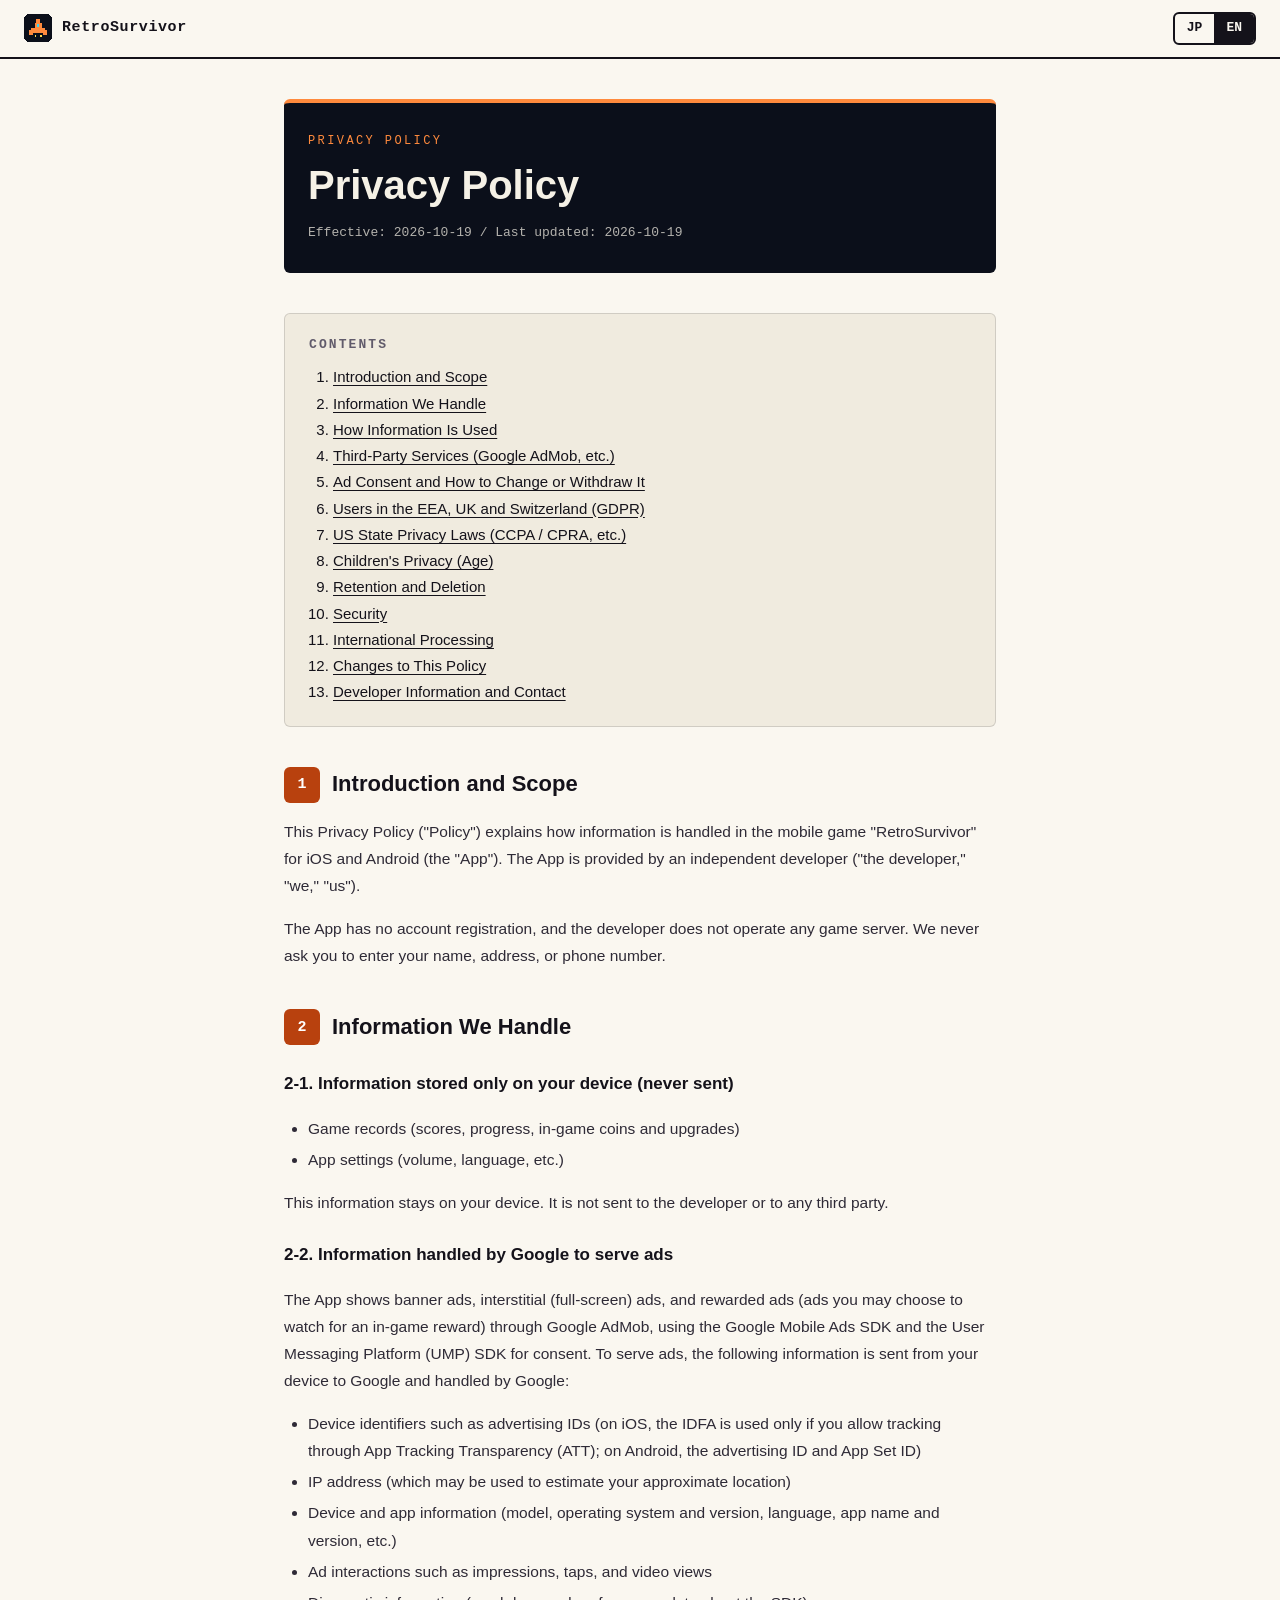
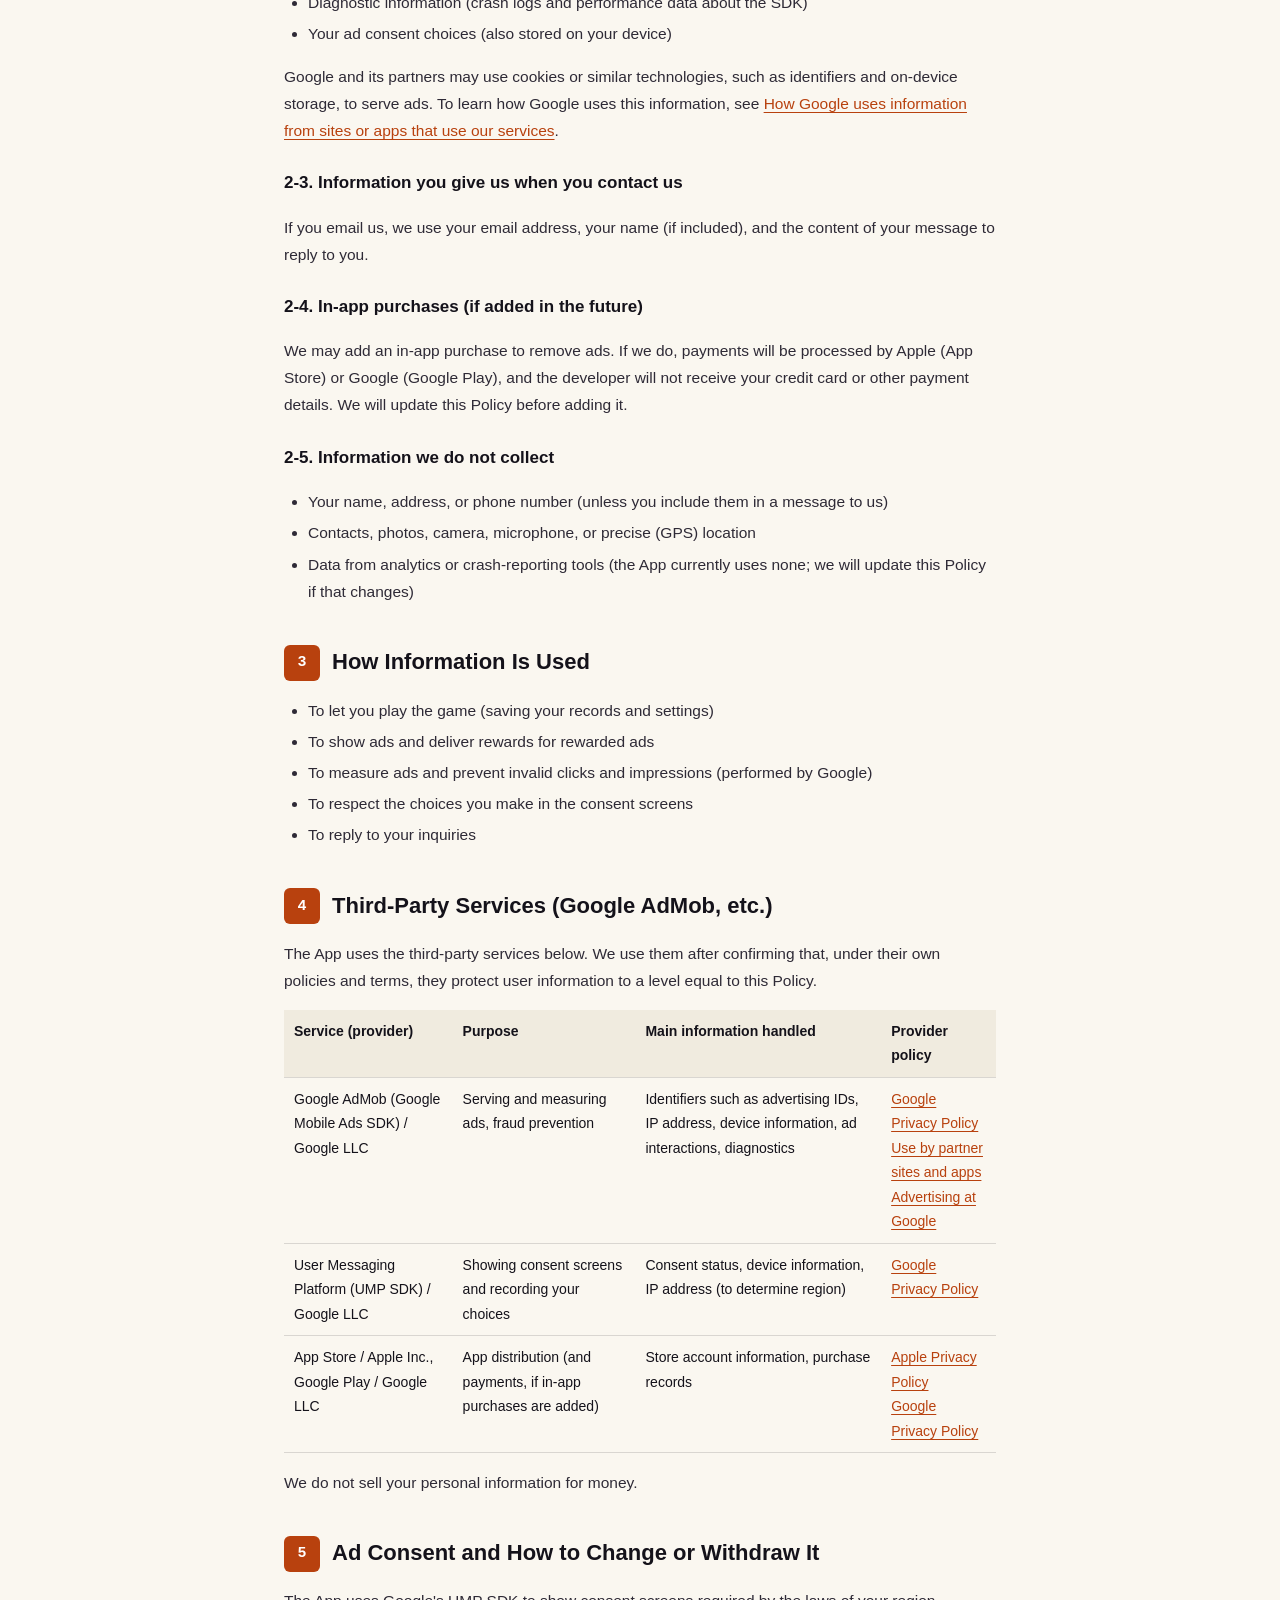
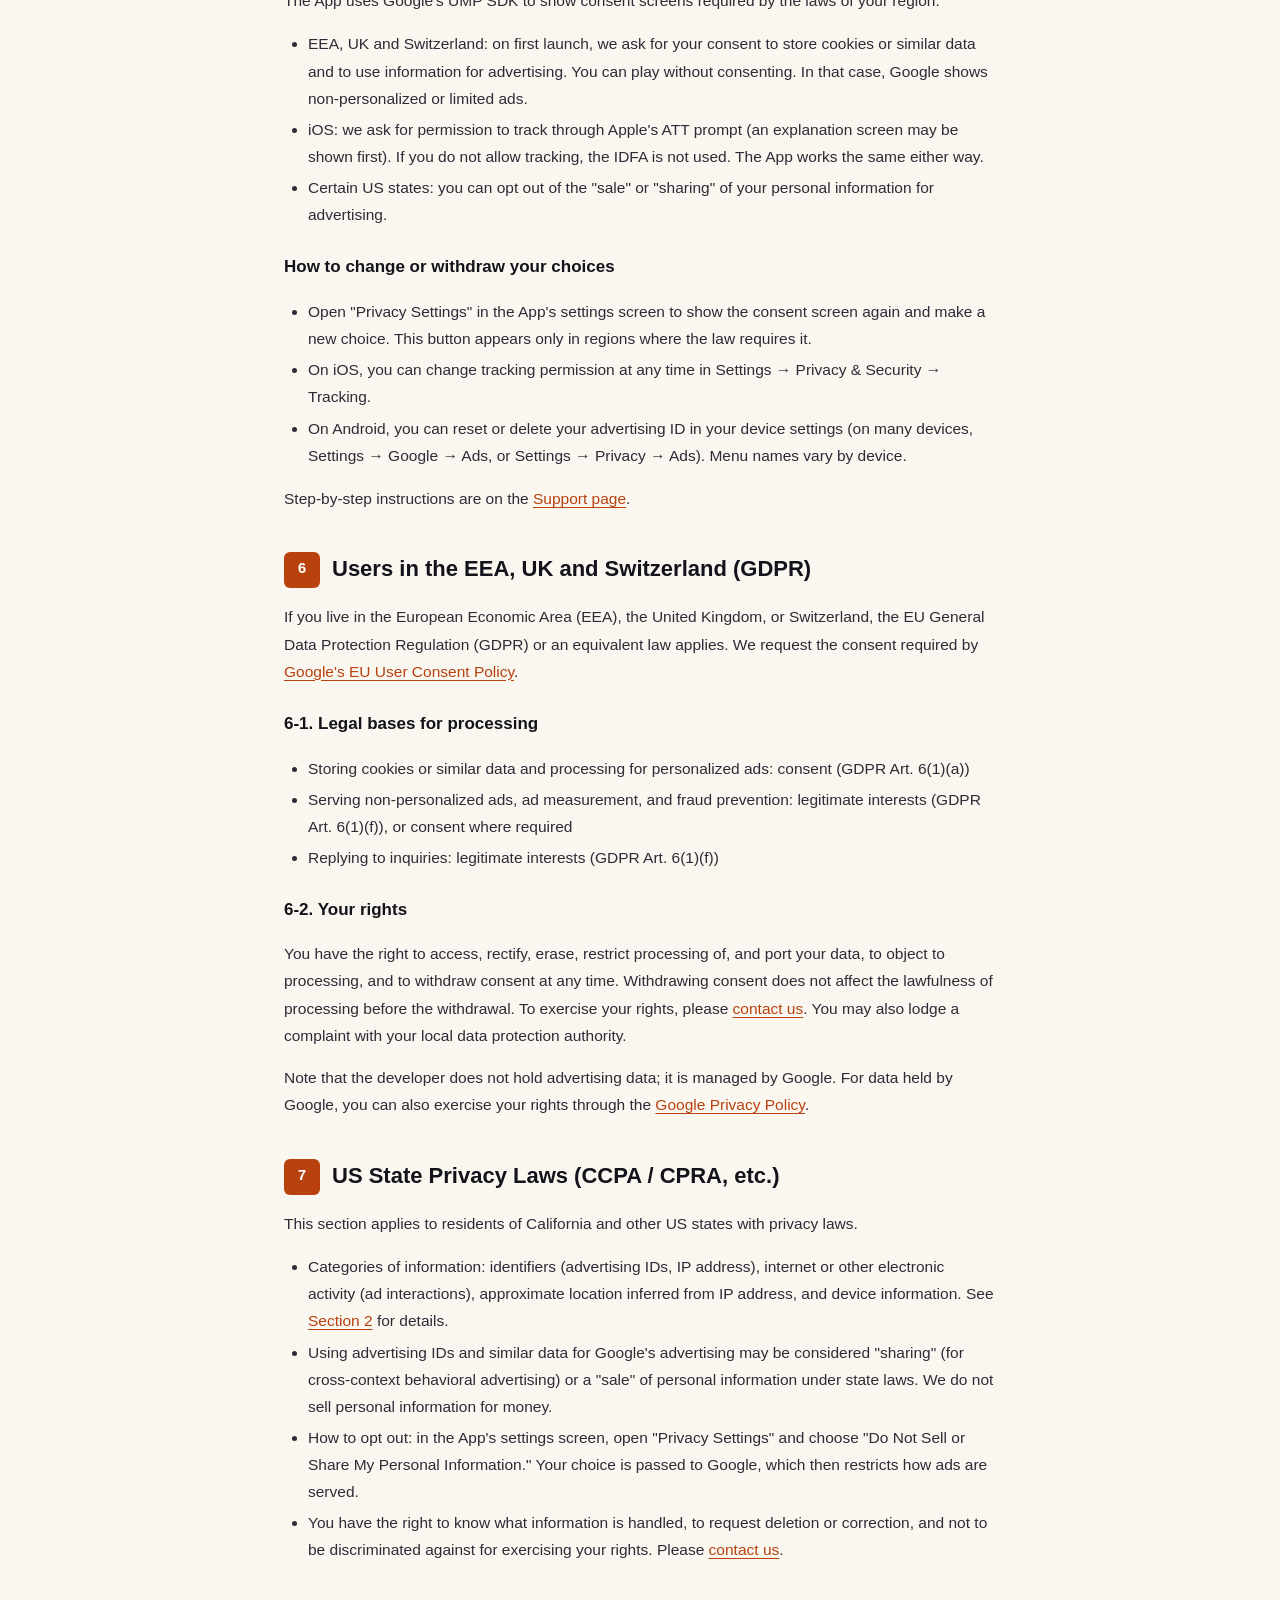
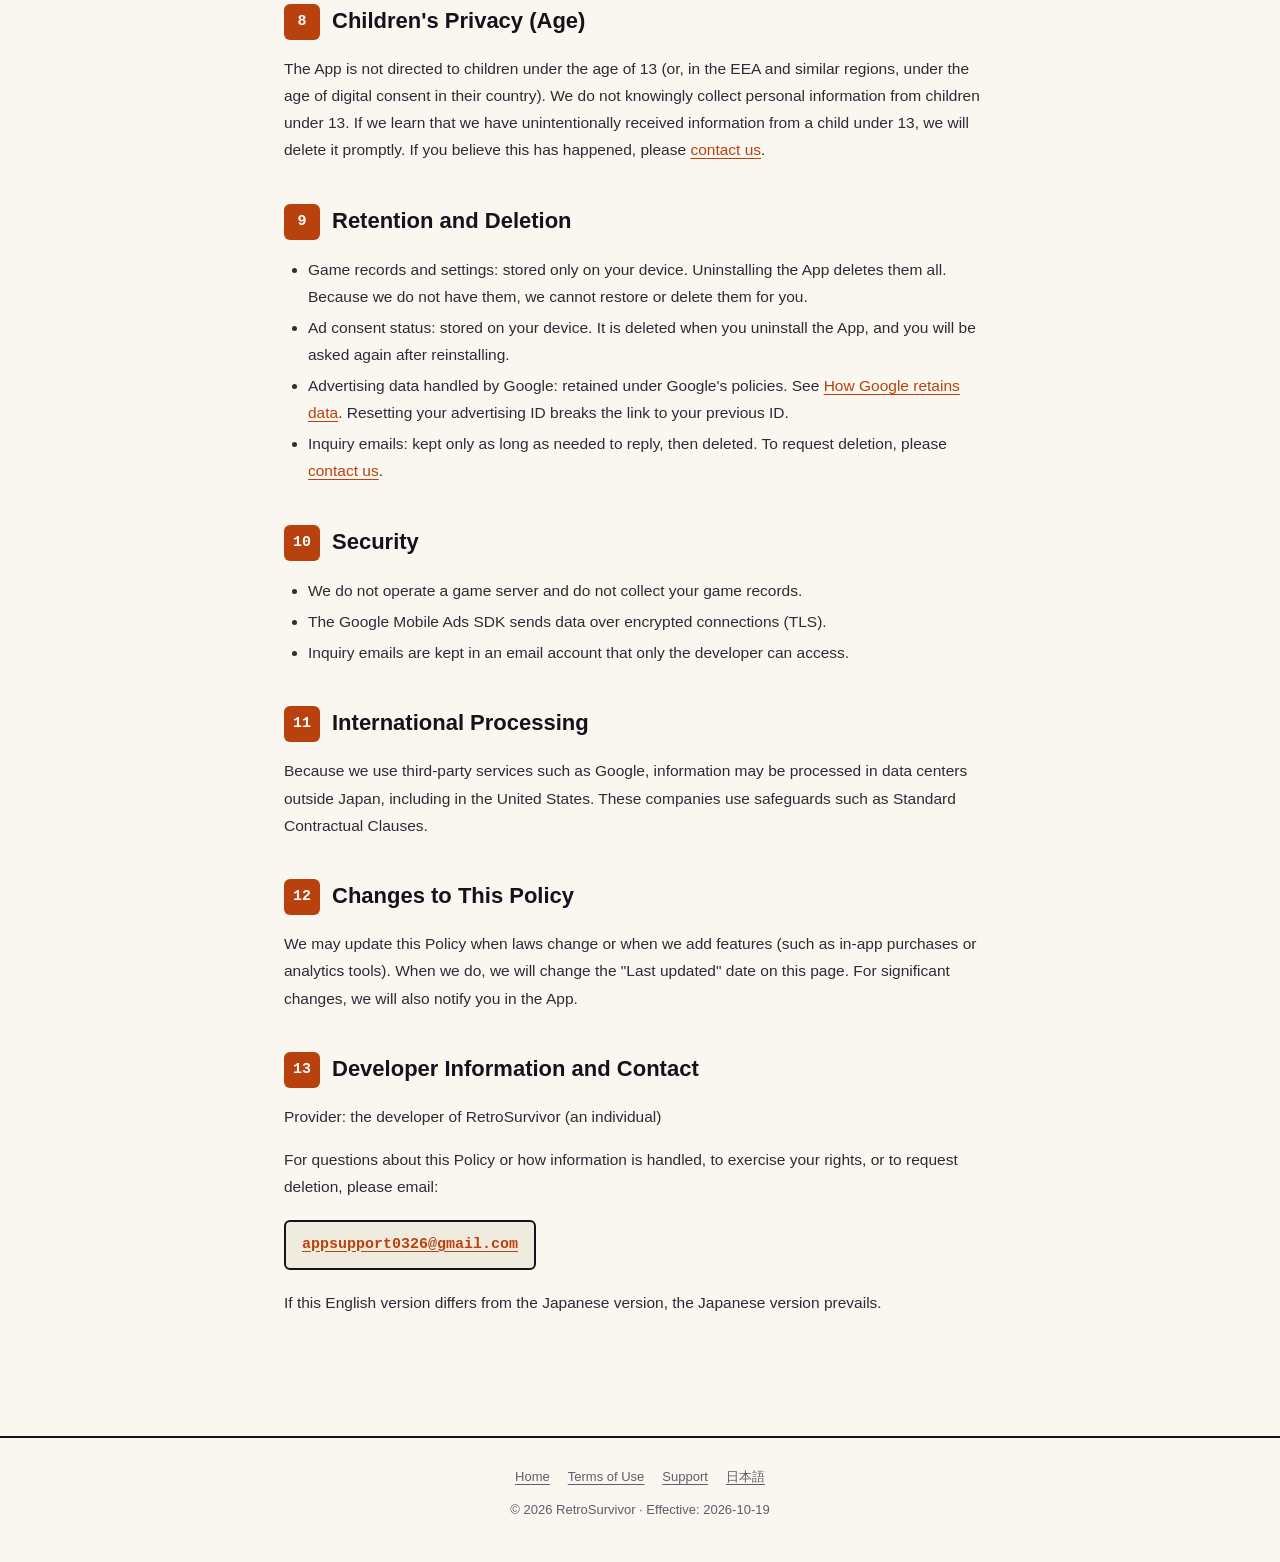
==== privacy/en/index.html @ b1933bb4 "RetroSurvivor の法務ページを追加（プライバシーポリシー・利用規約・サポート、日英） Co-Authored-By: Claude Opus 5.5 <noreply@anthropic." ====
<!DOCTYPE html>
<html lang="en">
<head>
  <meta charset="UTF-8" />
  <meta name="viewport" content="width=device-width, initial-scale=1, viewport-fit=cover" />
  <title>Privacy Policy — RetroSurvivor</title>
  <meta name="description" content="Privacy Policy for the mobile game RetroSurvivor: what data is handled, Google AdMob, and ad consent (GDPR, ATT, US state laws)." />
  <link rel="alternate" hreflang="ja" href="https://hiro0211.github.io/retrosurvivor-legal/privacy/" />
  <link rel="alternate" hreflang="en" href="https://hiro0211.github.io/retrosurvivor-legal/privacy/en/" />
  <link rel="icon" href="../../assets/icons/favicon.svg" type="image/svg+xml" />
  <link rel="stylesheet" href="../../assets/css/style.css" />
</head>
<body>
  <header class="site-header">
    <a class="brand" href="../../">
      <img src="../../assets/icons/favicon.svg" alt="" />
      <span>RetroSurvivor</span>
    </a>
    <nav class="lang-switch" aria-label="Language">
      <a href="../" hreflang="ja">JP</a>
      <a href="./" class="active">EN</a>
    </nav>
  </header>

  <main>
    <div class="hero">
      <p class="eyebrow">Privacy Policy</p>
      <h1>Privacy Policy</h1>
      <p class="meta">Effective: 2026-10-19 / Last updated: 2026-10-19</p>
    </div>

    <nav class="toc" aria-label="Contents">
      <h2>Contents</h2>
      <ol>
        <li><a href="#s1">Introduction and Scope</a></li>
        <li><a href="#s2">Information We Handle</a></li>
        <li><a href="#s3">How Information Is Used</a></li>
        <li><a href="#s4">Third-Party Services (Google AdMob, etc.)</a></li>
        <li><a href="#s5">Ad Consent and How to Change or Withdraw It</a></li>
        <li><a href="#s6">Users in the EEA, UK and Switzerland (GDPR)</a></li>
        <li><a href="#s7">US State Privacy Laws (CCPA / CPRA, etc.)</a></li>
        <li><a href="#s8">Children's Privacy (Age)</a></li>
        <li><a href="#s9">Retention and Deletion</a></li>
        <li><a href="#s10">Security</a></li>
        <li><a href="#s11">International Processing</a></li>
        <li><a href="#s12">Changes to This Policy</a></li>
        <li><a href="#s13">Developer Information and Contact</a></li>
      </ol>
    </nav>

    <section class="legal" id="s1">
      <h2><span class="num">1</span>Introduction and Scope</h2>
      <p>This Privacy Policy ("Policy") explains how information is handled in the mobile game "RetroSurvivor" for iOS and Android (the "App"). The App is provided by an independent developer ("the developer," "we," "us").</p>
      <p>The App has no account registration, and the developer does not operate any game server. We never ask you to enter your name, address, or phone number.</p>
    </section>

    <section class="legal" id="s2">
      <h2><span class="num">2</span>Information We Handle</h2>

      <h3>2-1. Information stored only on your device (never sent)</h3>
      <ul>
        <li>Game records (scores, progress, in-game coins and upgrades)</li>
        <li>App settings (volume, language, etc.)</li>
      </ul>
      <p>This information stays on your device. It is not sent to the developer or to any third party.</p>

      <h3>2-2. Information handled by Google to serve ads</h3>
      <p>The App shows banner ads, interstitial (full-screen) ads, and rewarded ads (ads you may choose to watch for an in-game reward) through Google AdMob, using the Google Mobile Ads SDK and the User Messaging Platform (UMP) SDK for consent. To serve ads, the following information is sent from your device to Google and handled by Google:</p>
      <ul>
        <li>Device identifiers such as advertising IDs (on iOS, the IDFA is used only if you allow tracking through App Tracking Transparency (ATT); on Android, the advertising ID and App Set ID)</li>
        <li>IP address (which may be used to estimate your approximate location)</li>
        <li>Device and app information (model, operating system and version, language, app name and version, etc.)</li>
        <li>Ad interactions such as impressions, taps, and video views</li>
        <li>Diagnostic information (crash logs and performance data about the SDK)</li>
        <li>Your ad consent choices (also stored on your device)</li>
      </ul>
      <p>Google and its partners may use cookies or similar technologies, such as identifiers and on-device storage, to serve ads. To learn how Google uses this information, see <a href="https://policies.google.com/technologies/partner-sites" target="_blank" rel="noopener">How Google uses information from sites or apps that use our services</a>.</p>

      <h3>2-3. Information you give us when you contact us</h3>
      <p>If you email us, we use your email address, your name (if included), and the content of your message to reply to you.</p>

      <h3>2-4. In-app purchases (if added in the future)</h3>
      <p>We may add an in-app purchase to remove ads. If we do, payments will be processed by Apple (App Store) or Google (Google Play), and the developer will not receive your credit card or other payment details. We will update this Policy before adding it.</p>

      <h3>2-5. Information we do not collect</h3>
      <ul>
        <li>Your name, address, or phone number (unless you include them in a message to us)</li>
        <li>Contacts, photos, camera, microphone, or precise (GPS) location</li>
        <li>Data from analytics or crash-reporting tools (the App currently uses none; we will update this Policy if that changes)</li>
      </ul>
    </section>

    <section class="legal" id="s3">
      <h2><span class="num">3</span>How Information Is Used</h2>
      <ul>
        <li>To let you play the game (saving your records and settings)</li>
        <li>To show ads and deliver rewards for rewarded ads</li>
        <li>To measure ads and prevent invalid clicks and impressions (performed by Google)</li>
        <li>To respect the choices you make in the consent screens</li>
        <li>To reply to your inquiries</li>
      </ul>
    </section>

    <section class="legal" id="s4">
      <h2><span class="num">4</span>Third-Party Services (Google AdMob, etc.)</h2>
      <p>The App uses the third-party services below. We use them after confirming that, under their own policies and terms, they protect user information to a level equal to this Policy.</p>
      <div class="table-wrap">
        <table>
          <thead>
            <tr><th>Service (provider)</th><th>Purpose</th><th>Main information handled</th><th>Provider policy</th></tr>
          </thead>
          <tbody>
            <tr>
              <td>Google AdMob (Google Mobile Ads SDK) / Google LLC</td>
              <td>Serving and measuring ads, fraud prevention</td>
              <td>Identifiers such as advertising IDs, IP address, device information, ad interactions, diagnostics</td>
              <td><a href="https://policies.google.com/privacy" target="_blank" rel="noopener">Google Privacy Policy</a><br /><a href="https://policies.google.com/technologies/partner-sites" target="_blank" rel="noopener">Use by partner sites and apps</a><br /><a href="https://policies.google.com/technologies/ads" target="_blank" rel="noopener">Advertising at Google</a></td>
            </tr>
            <tr>
              <td>User Messaging Platform (UMP SDK) / Google LLC</td>
              <td>Showing consent screens and recording your choices</td>
              <td>Consent status, device information, IP address (to determine region)</td>
              <td><a href="https://policies.google.com/privacy" target="_blank" rel="noopener">Google Privacy Policy</a></td>
            </tr>
            <tr>
              <td>App Store / Apple Inc., Google Play / Google LLC</td>
              <td>App distribution (and payments, if in-app purchases are added)</td>
              <td>Store account information, purchase records</td>
              <td><a href="https://www.apple.com/legal/privacy/" target="_blank" rel="noopener">Apple Privacy Policy</a><br /><a href="https://policies.google.com/privacy" target="_blank" rel="noopener">Google Privacy Policy</a></td>
            </tr>
          </tbody>
        </table>
      </div>
      <p>We do not sell your personal information for money.</p>
    </section>

    <section class="legal" id="s5">
      <h2><span class="num">5</span>Ad Consent and How to Change or Withdraw It</h2>
      <p>The App uses Google's UMP SDK to show consent screens required by the laws of your region.</p>
      <ul>
        <li>EEA, UK and Switzerland: on first launch, we ask for your consent to store cookies or similar data and to use information for advertising. You can play without consenting. In that case, Google shows non-personalized or limited ads.</li>
        <li>iOS: we ask for permission to track through Apple's ATT prompt (an explanation screen may be shown first). If you do not allow tracking, the IDFA is not used. The App works the same either way.</li>
        <li>Certain US states: you can opt out of the "sale" or "sharing" of your personal information for advertising.</li>
      </ul>
      <h3>How to change or withdraw your choices</h3>
      <ul>
        <li>Open "Privacy Settings" in the App's settings screen to show the consent screen again and make a new choice. This button appears only in regions where the law requires it.</li>
        <li>On iOS, you can change tracking permission at any time in Settings → Privacy &amp; Security → Tracking.</li>
        <li>On Android, you can reset or delete your advertising ID in your device settings (on many devices, Settings → Google → Ads, or Settings → Privacy → Ads). Menu names vary by device.</li>
      </ul>
      <p>Step-by-step instructions are on the <a href="../../support/en/">Support page</a>.</p>
    </section>

    <section class="legal" id="s6">
      <h2><span class="num">6</span>Users in the EEA, UK and Switzerland (GDPR)</h2>
      <p>If you live in the European Economic Area (EEA), the United Kingdom, or Switzerland, the EU General Data Protection Regulation (GDPR) or an equivalent law applies. We request the consent required by <a href="https://www.google.com/about/company/user-consent-policy/" target="_blank" rel="noopener">Google's EU User Consent Policy</a>.</p>
      <h3>6-1. Legal bases for processing</h3>
      <ul>
        <li>Storing cookies or similar data and processing for personalized ads: consent (GDPR Art. 6(1)(a))</li>
        <li>Serving non-personalized ads, ad measurement, and fraud prevention: legitimate interests (GDPR Art. 6(1)(f)), or consent where required</li>
        <li>Replying to inquiries: legitimate interests (GDPR Art. 6(1)(f))</li>
      </ul>
      <h3>6-2. Your rights</h3>
      <p>You have the right to access, rectify, erase, restrict processing of, and port your data, to object to processing, and to withdraw consent at any time. Withdrawing consent does not affect the lawfulness of processing before the withdrawal. To exercise your rights, please <a href="#s13">contact us</a>. You may also lodge a complaint with your local data protection authority.</p>
      <p>Note that the developer does not hold advertising data; it is managed by Google. For data held by Google, you can also exercise your rights through the <a href="https://policies.google.com/privacy" target="_blank" rel="noopener">Google Privacy Policy</a>.</p>
    </section>

    <section class="legal" id="s7">
      <h2><span class="num">7</span>US State Privacy Laws (CCPA / CPRA, etc.)</h2>
      <p>This section applies to residents of California and other US states with privacy laws.</p>
      <ul>
        <li>Categories of information: identifiers (advertising IDs, IP address), internet or other electronic activity (ad interactions), approximate location inferred from IP address, and device information. See <a href="#s2">Section 2</a> for details.</li>
        <li>Using advertising IDs and similar data for Google's advertising may be considered "sharing" (for cross-context behavioral advertising) or a "sale" of personal information under state laws. We do not sell personal information for money.</li>
        <li>How to opt out: in the App's settings screen, open "Privacy Settings" and choose "Do Not Sell or Share My Personal Information." Your choice is passed to Google, which then restricts how ads are served.</li>
        <li>You have the right to know what information is handled, to request deletion or correction, and not to be discriminated against for exercising your rights. Please <a href="#s13">contact us</a>.</li>
      </ul>
    </section>

    <section class="legal" id="s8">
      <h2><span class="num">8</span>Children's Privacy (Age)</h2>
      <p>The App is not directed to children under the age of 13 (or, in the EEA and similar regions, under the age of digital consent in their country). We do not knowingly collect personal information from children under 13. If we learn that we have unintentionally received information from a child under 13, we will delete it promptly. If you believe this has happened, please <a href="#s13">contact us</a>.</p>
    </section>

    <section class="legal" id="s9">
      <h2><span class="num">9</span>Retention and Deletion</h2>
      <ul>
        <li>Game records and settings: stored only on your device. Uninstalling the App deletes them all. Because we do not have them, we cannot restore or delete them for you.</li>
        <li>Ad consent status: stored on your device. It is deleted when you uninstall the App, and you will be asked again after reinstalling.</li>
        <li>Advertising data handled by Google: retained under Google's policies. See <a href="https://policies.google.com/technologies/retention" target="_blank" rel="noopener">How Google retains data</a>. Resetting your advertising ID breaks the link to your previous ID.</li>
        <li>Inquiry emails: kept only as long as needed to reply, then deleted. To request deletion, please <a href="#s13">contact us</a>.</li>
      </ul>
    </section>

    <section class="legal" id="s10">
      <h2><span class="num">10</span>Security</h2>
      <ul>
        <li>We do not operate a game server and do not collect your game records.</li>
        <li>The Google Mobile Ads SDK sends data over encrypted connections (TLS).</li>
        <li>Inquiry emails are kept in an email account that only the developer can access.</li>
      </ul>
    </section>

    <section class="legal" id="s11">
      <h2><span class="num">11</span>International Processing</h2>
      <p>Because we use third-party services such as Google, information may be processed in data centers outside Japan, including in the United States. These companies use safeguards such as Standard Contractual Clauses.</p>
    </section>

    <section class="legal" id="s12">
      <h2><span class="num">12</span>Changes to This Policy</h2>
      <p>We may update this Policy when laws change or when we add features (such as in-app purchases or analytics tools). When we do, we will change the "Last updated" date on this page. For significant changes, we will also notify you in the App.</p>
    </section>

    <section class="legal" id="s13">
      <h2><span class="num">13</span>Developer Information and Contact</h2>
      <p>Provider: the developer of RetroSurvivor (an individual)</p>
      <p>For questions about this Policy or how information is handled, to exercise your rights, or to request deletion, please email:</p>
      <p><a class="contact" href="mailto:appsupport0326@gmail.com?subject=RetroSurvivor%20Privacy">appsupport0326@gmail.com</a></p>
      <p>If this English version differs from the Japanese version, the Japanese version prevails.</p>
    </section>
  </main>

  <footer class="site-footer">
    <div class="links">
      <a href="../../">Home</a>
      <a href="../../terms/en/">Terms of Use</a>
      <a href="../../support/en/">Support</a>
      <a href="../">日本語</a>
    </div>
    <div>© 2026 RetroSurvivor · Effective: 2026-10-19</div>
  </footer>
</body>
</html>
---- assets/css/style.css ----
/* RetroSurvivor Legal — simple retro arcade style */

:root {
  color-scheme: light dark;

  --bg: #FAF7F0;
  --surface: #F0EBDF;
  --surface-elevated: #E4DCCB;
  --text-primary: #14121A;
  --text-secondary: #2E2A36;
  --text-tertiary: #615B6B;
  --divider: rgba(20, 18, 26, 0.14);
  --accent: #B8410E;
  --accent-ink: #FFFFFF;
  --accent-2: #0B7A94;
  --warn: #9A6400;
  --hero-bg: #0B0F1A;
  --hero-text: #F5F1E6;
  --hero-accent: #FF8A3D;

  --radius: 6px;

  --font-text: -apple-system, BlinkMacSystemFont, "Segoe UI", "Hiragino Sans",
    "Hiragino Kaku Gothic ProN", "Yu Gothic", "Noto Sans JP", sans-serif;
  --font-mono: ui-monospace, "SF Mono", Menlo, Consolas, "Roboto Mono", monospace;
}

@media (prefers-color-scheme: dark) {
  :root {
    --bg: #0B0F1A;
    --surface: #141A2A;
    --surface-elevated: #1E2639;
    --text-primary: #F5F1E6;
    --text-secondary: #DAD4C6;
    --text-tertiary: #9A94A6;
    --divider: rgba(245, 241, 230, 0.14);
    --accent: #FF8A3D;
    --accent-ink: #0B0F1A;
    --accent-2: #3DD6F5;
    --warn: #FFD84D;
    --hero-bg: #141A2A;
  }
}

* { box-sizing: border-box; }

html, body {
  margin: 0;
  padding: 0;
  background: var(--bg);
  color: var(--text-primary);
  font-family: var(--font-text);
  font-size: 16px;
  line-height: 1.75;
  -webkit-font-smoothing: antialiased;
  -webkit-text-size-adjust: 100%;
}

a {
  color: var(--accent);
  text-decoration: underline;
  text-underline-offset: 3px;
  overflow-wrap: anywhere;
}
a:hover { text-decoration-thickness: 2px; }

/* ---------- Header ---------- */
.site-header {
  position: sticky;
  top: 0;
  z-index: 10;
  display: flex;
  align-items: center;
  justify-content: space-between;
  gap: 12px;
  padding: 12px 24px;
  background: var(--bg);
  border-bottom: 2px solid var(--text-primary);
}
.brand {
  display: inline-flex;
  align-items: center;
  gap: 10px;
  font-family: var(--font-mono);
  font-weight: 700;
  font-size: 15px;
  letter-spacing: 0.04em;
  color: var(--text-primary);
  text-decoration: none;
}
.brand img { width: 28px; height: 28px; image-rendering: pixelated; }

.lang-switch {
  display: inline-flex;
  border: 2px solid var(--text-primary);
  border-radius: var(--radius);
  overflow: hidden;
  font-family: var(--font-mono);
  font-size: 13px;
  font-weight: 700;
}
.lang-switch a {
  padding: 3px 12px;
  color: var(--text-primary);
  text-decoration: none;
}
.lang-switch a.active { background: var(--text-primary); color: var(--bg); }

/* ---------- Layout ---------- */
main {
  max-width: 760px;
  margin: 0 auto;
  padding: 40px 24px 80px;
}

.hero {
  margin-bottom: 40px;
  padding: 28px 24px;
  border-radius: var(--radius);
  background: var(--hero-bg);
  color: var(--hero-text);
  border-top: 4px solid var(--hero-accent);
}
.hero .eyebrow {
  margin: 0 0 8px;
  font-family: var(--font-mono);
  font-size: 12px;
  letter-spacing: 0.2em;
  text-transform: uppercase;
  color: var(--hero-accent);
}
.hero h1 {
  margin: 0;
  font-size: clamp(28px, 6vw, 40px);
  line-height: 1.25;
  color: var(--hero-text);
}
.hero .meta {
  margin: 12px 0 0;
  font-family: var(--font-mono);
  font-size: 13px;
  color: rgba(245, 241, 230, 0.72);
}

/* ---------- TOC ---------- */
.toc {
  margin: 0 0 40px;
  padding: 20px 24px;
  border-radius: var(--radius);
  background: var(--surface);
  border: 1px solid var(--divider);
}
.toc h2 {
  margin: 0 0 8px;
  font-family: var(--font-mono);
  font-size: 13px;
  letter-spacing: 0.16em;
  text-transform: uppercase;
  color: var(--text-tertiary);
}
.toc ol { margin: 0; padding-left: 24px; }
.toc li { font-size: 15px; }
.toc a { color: var(--text-primary); }

/* ---------- Sections ---------- */
section.legal { margin: 40px 0; scroll-margin-top: 72px; }
section.legal h2 {
  display: flex;
  align-items: center;
  gap: 12px;
  margin: 0 0 12px;
  font-size: 22px;
  line-height: 1.4;
}
section.legal h2 .num {
  display: inline-grid;
  place-items: center;
  flex-shrink: 0;
  min-width: 36px;
  height: 36px;
  padding: 0 6px;
  border-radius: var(--radius);
  background: var(--accent);
  color: var(--accent-ink);
  font-family: var(--font-mono);
  font-size: 15px;
}
section.legal h3 { margin: 24px 0 6px; font-size: 17px; }
section.legal p,
section.legal li { color: var(--text-secondary); font-size: 15.5px; }
section.legal ul,
section.legal ol { padding-left: 24px; }
section.legal li + li { margin-top: 4px; }

code {
  font-family: var(--font-mono);
  font-size: 0.88em;
  padding: 1px 5px;
  border-radius: 4px;
  background: var(--surface);
  overflow-wrap: anywhere;
}

.callout {
  margin: 16px 0;
  padding: 14px 18px;
  border-radius: var(--radius);
  background: var(--surface);
  border-left: 4px solid var(--accent-2);
  font-size: 15px;
  color: var(--text-secondary);
}
.callout.warn { border-left-color: var(--warn); }

.table-wrap { width: 100%; overflow-x: auto; margin: 12px 0; }
table { width: 100%; border-collapse: collapse; font-size: 14px; min-width: 520px; }
th, td {
  padding: 9px 10px;
  border-bottom: 1px solid var(--divider);
  text-align: left;
  vertical-align: top;
}
th { background: var(--surface); color: var(--text-primary); }

.contact {
  display: inline-block;
  margin: 4px 0;
  padding: 10px 16px;
  border: 2px solid var(--text-primary);
  border-radius: var(--radius);
  background: var(--surface);
  font-family: var(--font-mono);
  font-size: 15px;
  font-weight: 700;
}

/* ---------- Footer ---------- */
.site-footer {
  padding: 28px 24px 40px;
  border-top: 2px solid var(--text-primary);
  text-align: center;
  font-size: 13px;
  color: var(--text-tertiary);
}
.site-footer .links {
  display: flex;
  flex-wrap: wrap;
  justify-content: center;
  gap: 8px 18px;
  margin-bottom: 10px;
}
.site-footer .links a { color: var(--text-tertiary); }

/* ---------- Landing ---------- */
.landing-hero { margin: 24px 0 40px; }
.landing-hero .badge {
  display: inline-block;
  margin-bottom: 14px;
  padding: 3px 10px;
  border: 2px solid var(--text-primary);
  border-radius: var(--radius);
  font-family: var(--font-mono);
  font-size: 12px;
  letter-spacing: 0.12em;
  text-transform: uppercase;
}
.landing-hero h1 { margin: 0 0 12px; font-size: clamp(26px, 6vw, 38px); line-height: 1.3; }
.landing-hero p { margin: 0; color: var(--text-tertiary); font-size: 16px; }

.group-title {
  margin: 40px 0 12px;
  font-family: var(--font-mono);
  font-size: 13px;
  letter-spacing: 0.16em;
  text-transform: uppercase;
  color: var(--text-tertiary);
}
.doc-grid {
  display: grid;
  grid-template-columns: repeat(auto-fit, minmax(200px, 1fr));
  gap: 14px;
}
.doc-card {
  display: block;
  padding: 18px 18px 20px;
  border-radius: var(--radius);
  background: var(--surface);
  border: 2px solid var(--text-primary);
  color: var(--text-primary);
  text-decoration: none;
  transition: transform 0.12s ease, box-shadow 0.12s ease;
}
.doc-card:hover { transform: translate(-2px, -2px); box-shadow: 4px 4px 0 var(--accent); }
.doc-card .label {
  font-family: var(--font-mono);
  font-size: 11px;
  letter-spacing: 0.12em;
  text-transform: uppercase;
  color: var(--accent);
  font-weight: 700;
}
.doc-card h3 { margin: 4px 0 6px; font-size: 18px; }
.doc-card p { margin: 0; font-size: 14px; color: var(--text-tertiary); }

/* ---------- 404 ---------- */
.page-404 { text-align: center; margin: 80px auto; max-width: 480px; }
.page-404 .display {
  margin: 0;
  font-family: var(--font-mono);
  font-size: 88px;
  font-weight: 700;
  line-height: 1;
  color: var(--accent);
}
.page-404 h1 { margin: 20px 0 8px; font-size: 22px; }
.page-404 p { color: var(--text-tertiary); }

@media (prefers-reduced-motion: reduce) {
  * { transition: none !important; }
}

@media (max-width: 600px) {
  .site-header { padding: 10px 16px; }
  main { padding: 28px 16px 64px; }
  .hero { padding: 22px 18px; }
  section.legal h2 { font-size: 19px; }
  .toc { padding: 16px 18px; }
}
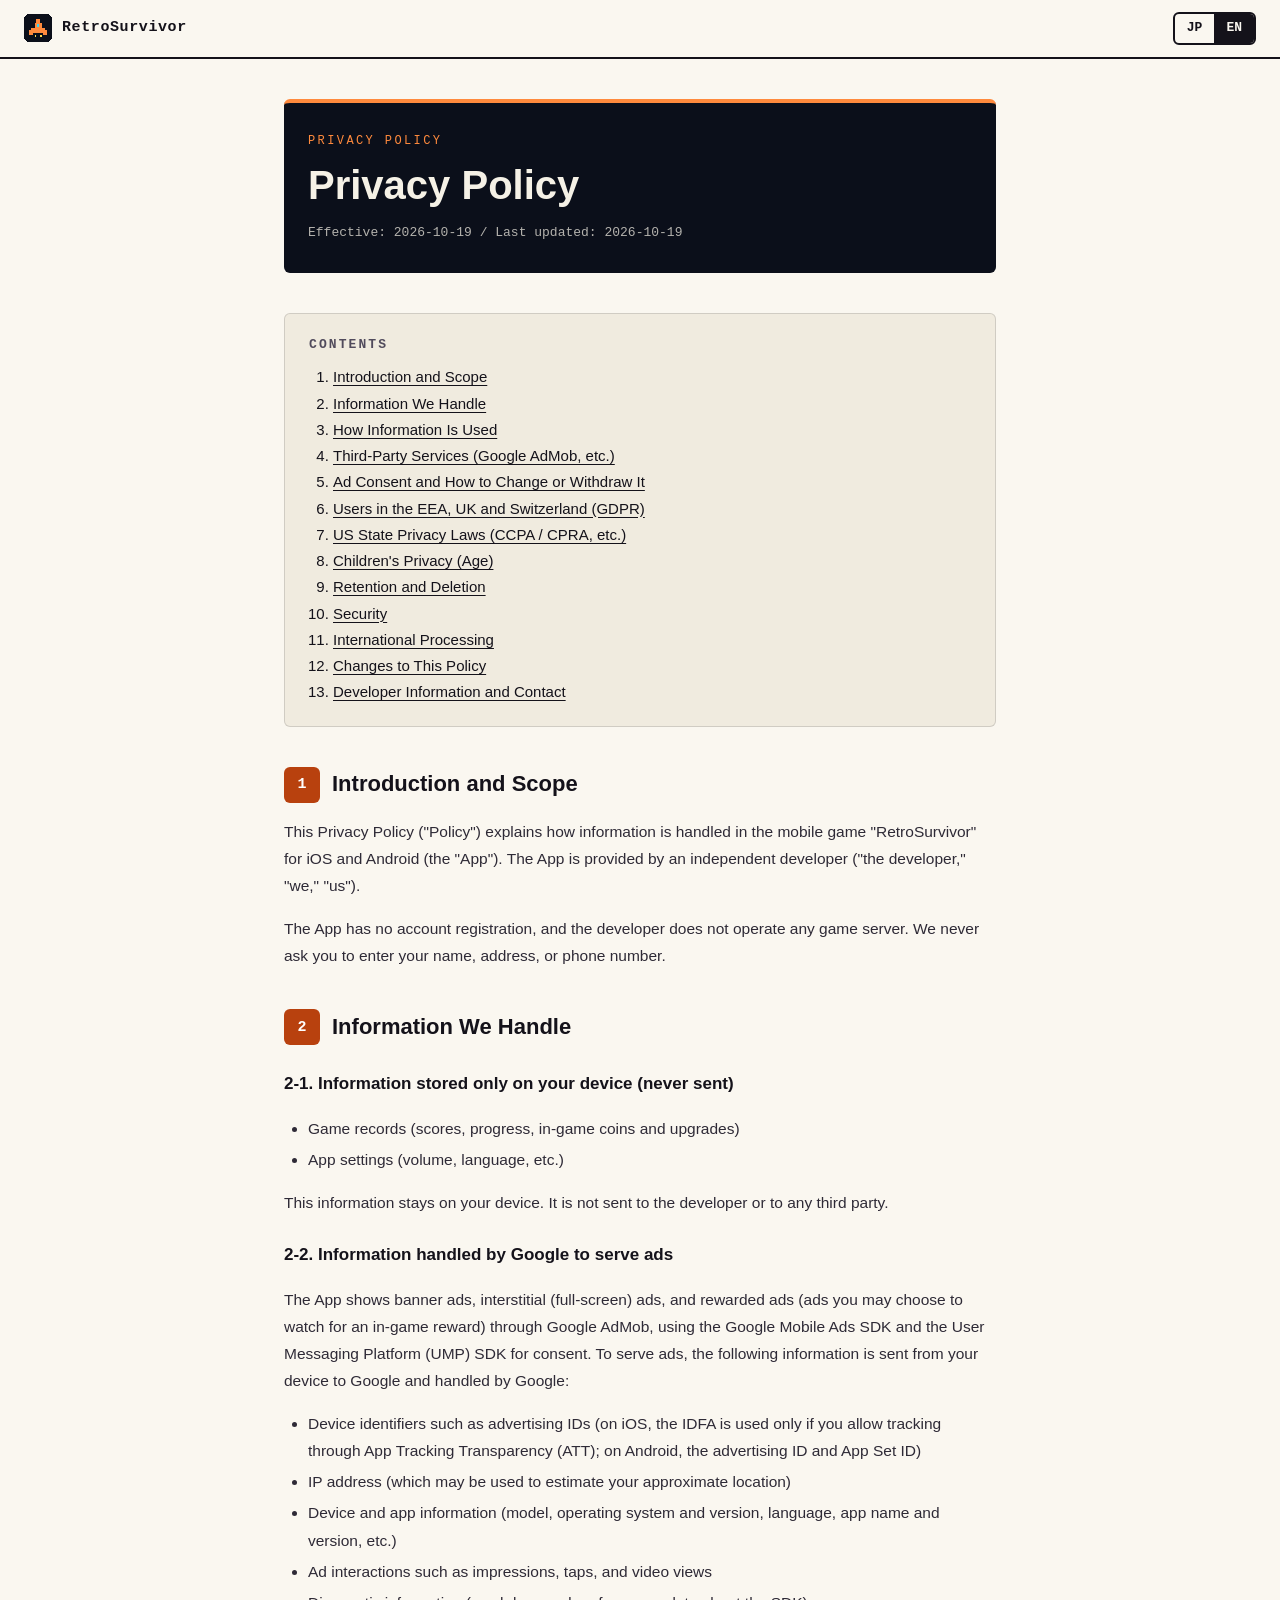
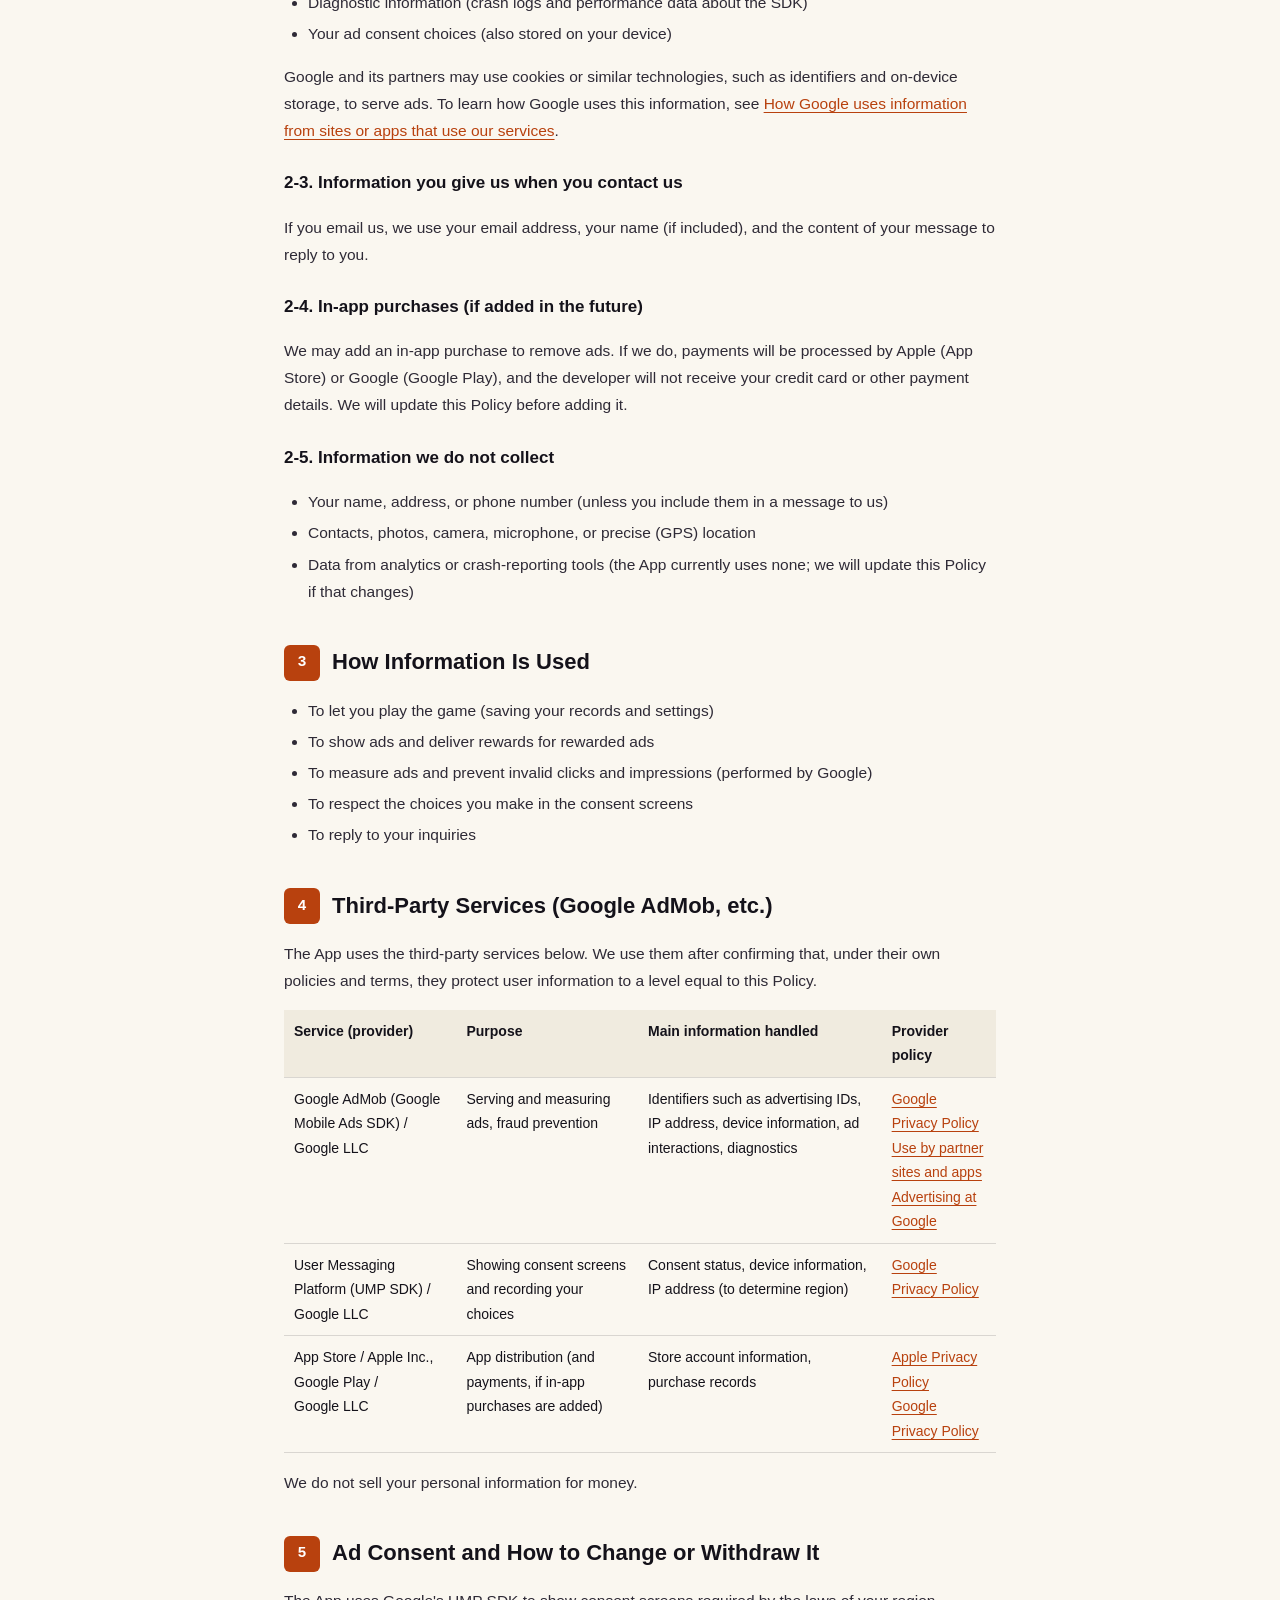
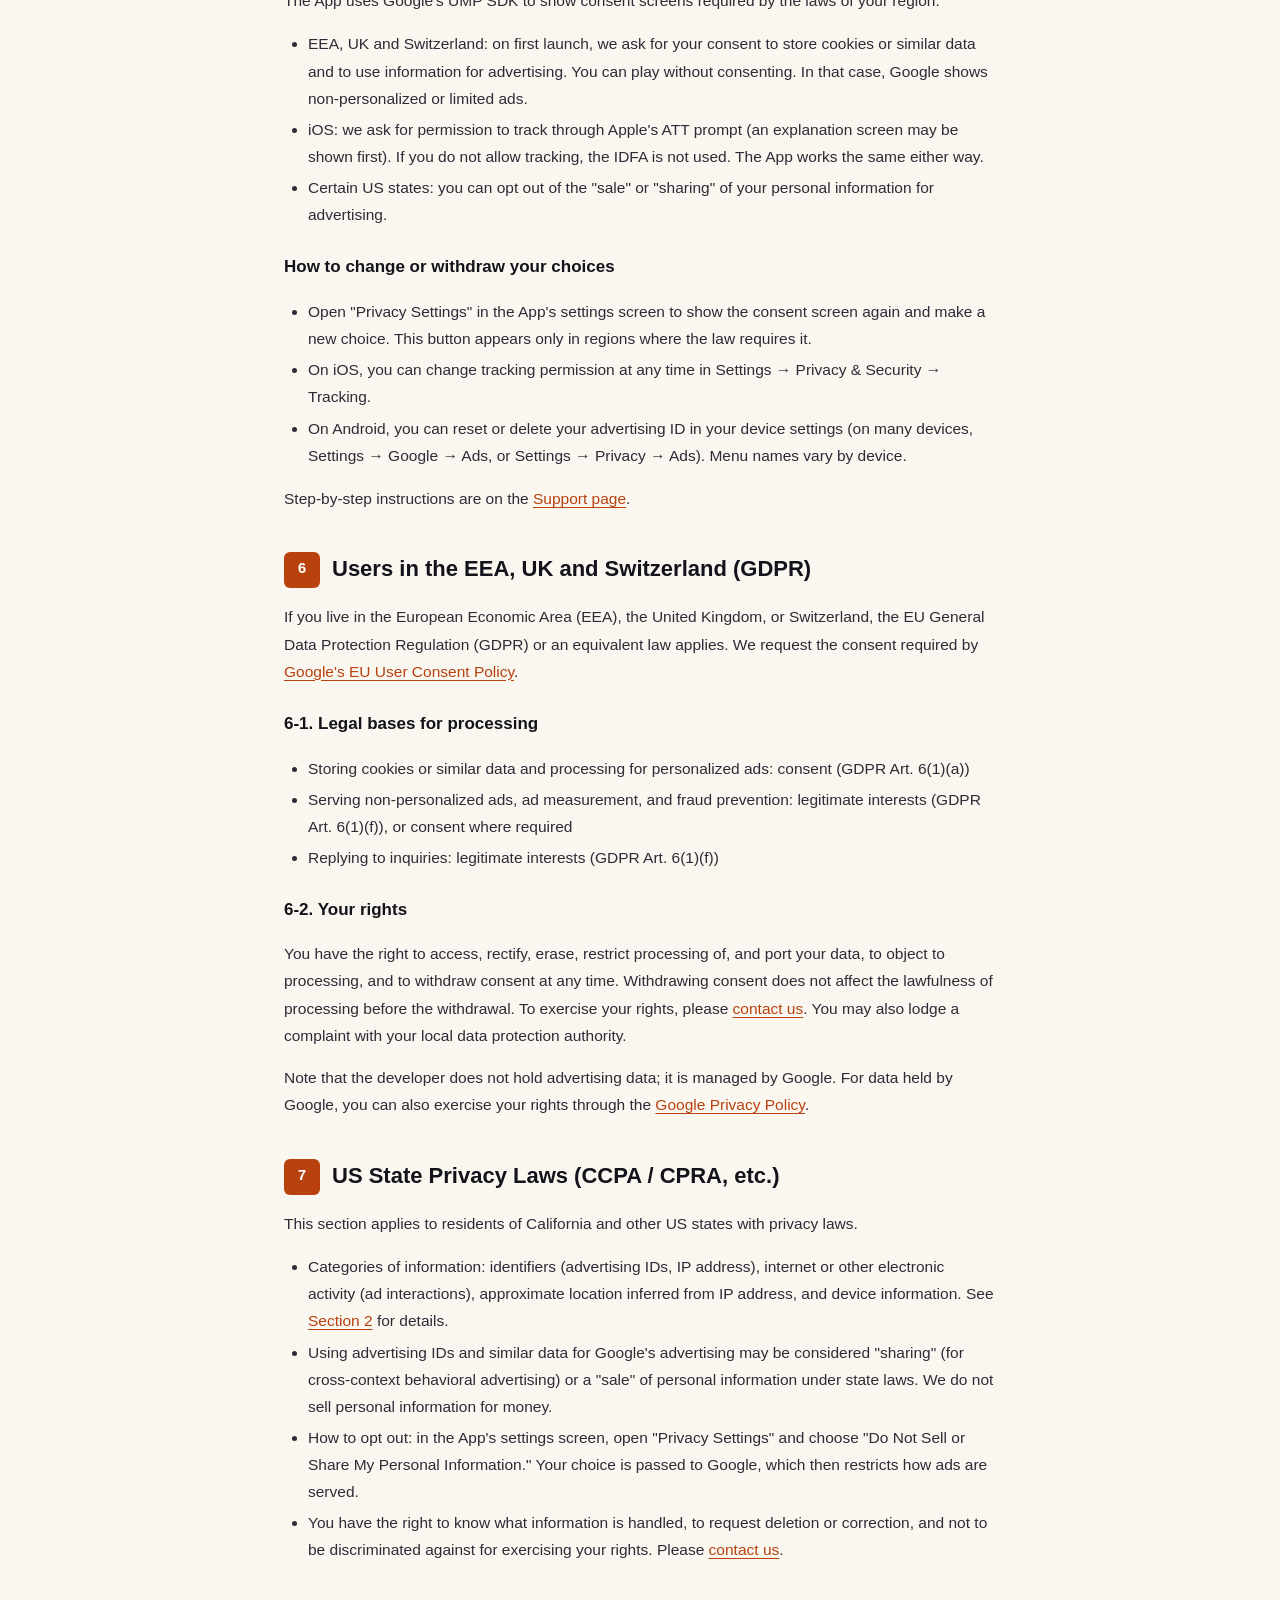
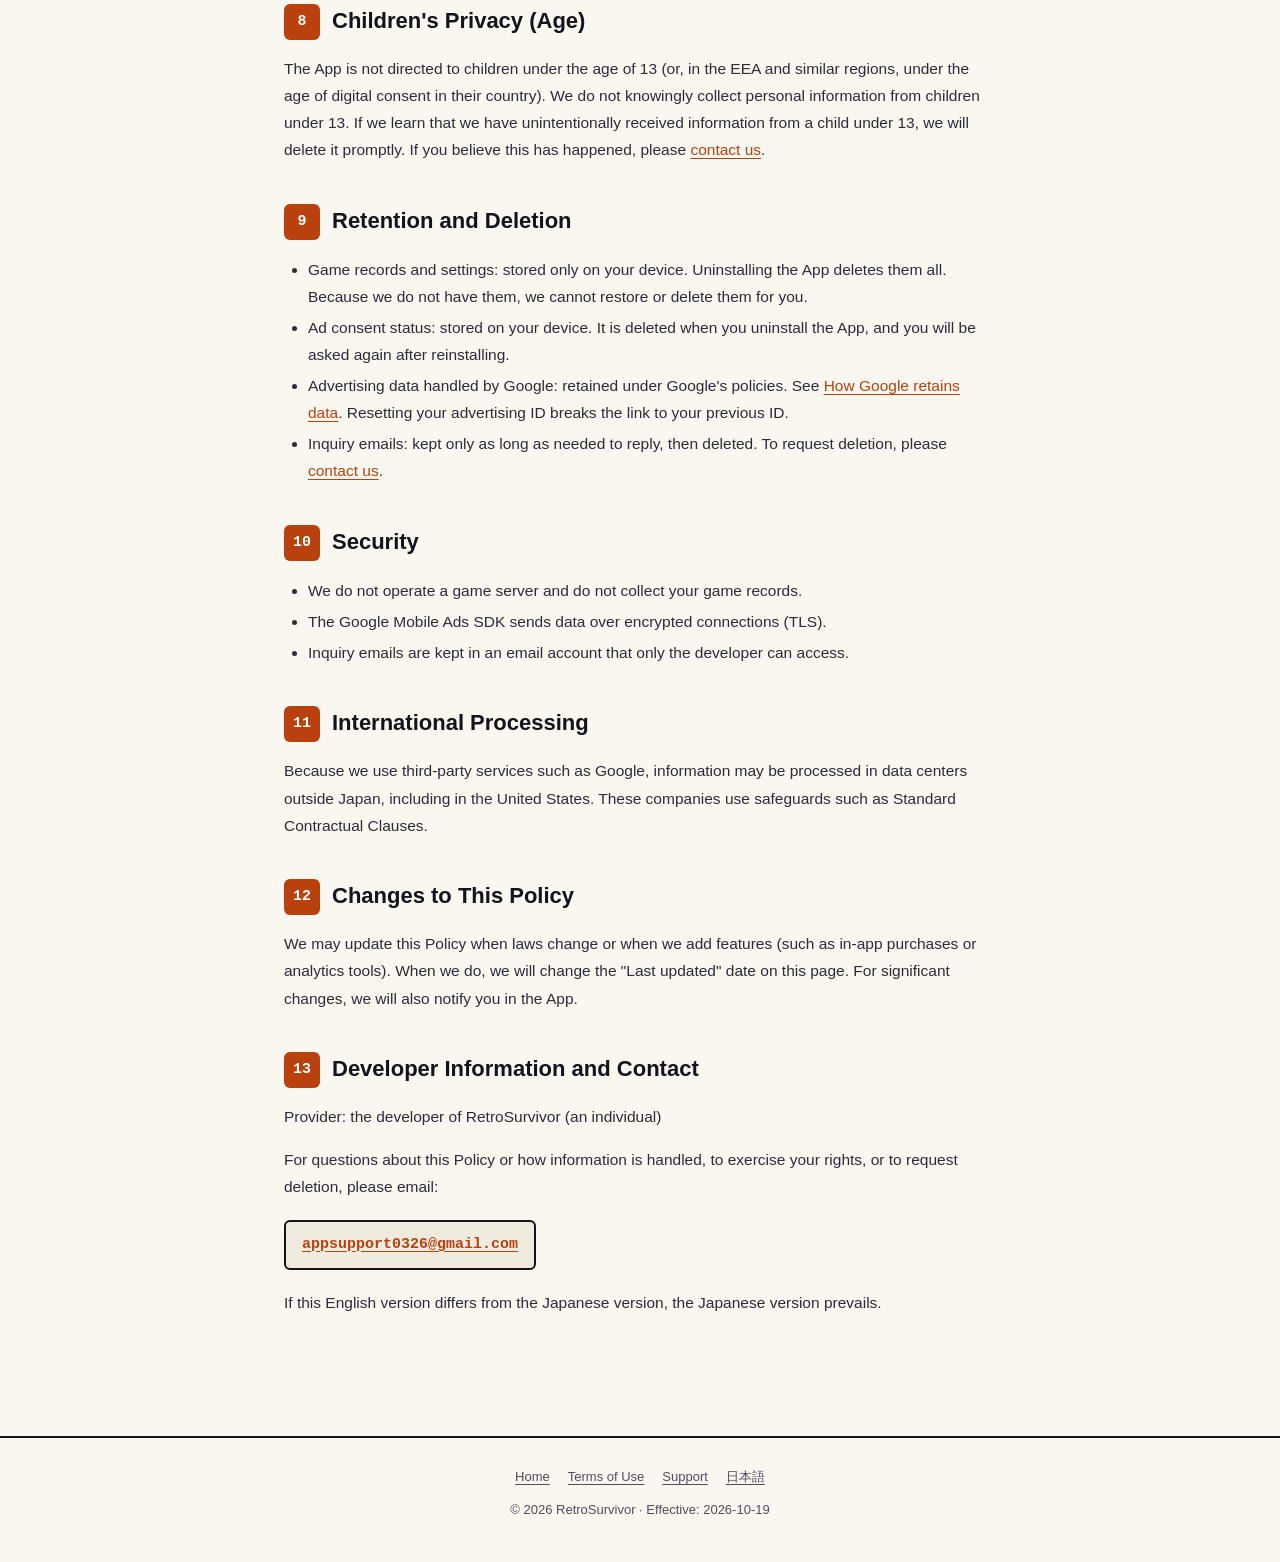
==== commit 80248a71: "スマホ幅で表をカード表示にし、見出しの折り返しと文字の濃さを直す Co-Authored-By: Claude Opus 5.5 <noreply@anthropic.com> Claude-Sess" ====
--- a/privacy/en/index.html
+++ b/privacy/en/index.html
@@ -111,22 +111,22 @@
           </thead>
           <tbody>
             <tr>
-              <td>Google AdMob (Google Mobile Ads SDK) / Google LLC</td>
-              <td>Serving and measuring ads, fraud prevention</td>
-              <td>Identifiers such as advertising IDs, IP address, device information, ad interactions, diagnostics</td>
-              <td><a href="https://policies.google.com/privacy" target="_blank" rel="noopener">Google Privacy Policy</a><br /><a href="https://policies.google.com/technologies/partner-sites" target="_blank" rel="noopener">Use by partner sites and apps</a><br /><a href="https://policies.google.com/technologies/ads" target="_blank" rel="noopener">Advertising at Google</a></td>
+              <td data-label="Service (provider)">Google AdMob (Google Mobile Ads SDK) / Google&nbsp;LLC</td>
+              <td data-label="Purpose">Serving and measuring ads, fraud prevention</td>
+              <td data-label="Main information handled">Identifiers such as advertising IDs, IP address, device information, ad interactions, diagnostics</td>
+              <td data-label="Provider policy"><a href="https://policies.google.com/privacy" target="_blank" rel="noopener">Google Privacy Policy</a><br /><a href="https://policies.google.com/technologies/partner-sites" target="_blank" rel="noopener">Use by partner sites and apps</a><br /><a href="https://policies.google.com/technologies/ads" target="_blank" rel="noopener">Advertising at Google</a></td>
             </tr>
             <tr>
-              <td>User Messaging Platform (UMP SDK) / Google LLC</td>
-              <td>Showing consent screens and recording your choices</td>
-              <td>Consent status, device information, IP address (to determine region)</td>
-              <td><a href="https://policies.google.com/privacy" target="_blank" rel="noopener">Google Privacy Policy</a></td>
+              <td data-label="Service (provider)">User Messaging Platform (UMP SDK) / Google&nbsp;LLC</td>
+              <td data-label="Purpose">Showing consent screens and recording your choices</td>
+              <td data-label="Main information handled">Consent status, device information, IP address (to determine region)</td>
+              <td data-label="Provider policy"><a href="https://policies.google.com/privacy" target="_blank" rel="noopener">Google Privacy Policy</a></td>
             </tr>
             <tr>
-              <td>App Store / Apple Inc., Google Play / Google LLC</td>
-              <td>App distribution (and payments, if in-app purchases are added)</td>
-              <td>Store account information, purchase records</td>
-              <td><a href="https://www.apple.com/legal/privacy/" target="_blank" rel="noopener">Apple Privacy Policy</a><br /><a href="https://policies.google.com/privacy" target="_blank" rel="noopener">Google Privacy Policy</a></td>
+              <td data-label="Service (provider)">App Store / Apple Inc., Google Play / Google&nbsp;LLC</td>
+              <td data-label="Purpose">App distribution (and payments, if in-app purchases are added)</td>
+              <td data-label="Main information handled">Store account information, purchase records</td>
+              <td data-label="Provider policy"><a href="https://www.apple.com/legal/privacy/" target="_blank" rel="noopener">Apple Privacy Policy</a><br /><a href="https://policies.google.com/privacy" target="_blank" rel="noopener">Google Privacy Policy</a></td>
             </tr>
           </tbody>
         </table>
--- a/assets/css/style.css
+++ b/assets/css/style.css
@@ -8,7 +8,7 @@
   --surface-elevated: #E4DCCB;
   --text-primary: #14121A;
   --text-secondary: #2E2A36;
-  --text-tertiary: #615B6B;
+  --text-tertiary: #514B5C;
   --divider: rgba(20, 18, 26, 0.14);
   --accent: #B8410E;
   --accent-ink: #FFFFFF;
@@ -186,6 +186,7 @@
   font-size: 15px;
 }
 section.legal h3 { margin: 24px 0 6px; font-size: 17px; }
+h1, h2, h3 { text-wrap: balance; word-break: auto-phrase; }
 section.legal p,
 section.legal li { color: var(--text-secondary); font-size: 15.5px; }
 section.legal ul,
@@ -325,4 +326,29 @@
   .hero { padding: 22px 18px; }
   section.legal h2 { font-size: 19px; }
   .toc { padding: 16px 18px; }
-}
+
+  /* 表はスマホでは行ごとのカードにする */
+  .table-wrap { overflow-x: visible; }
+  table { min-width: 0; }
+  thead { position: absolute; width: 1px; height: 1px; overflow: hidden; clip: rect(0 0 0 0); }
+  tbody tr {
+    display: block;
+    margin: 0 0 12px;
+    border: 1px solid var(--divider);
+    border-radius: var(--radius);
+    background: var(--surface);
+  }
+  tbody td {
+    display: block;
+    padding: 8px 12px;
+    border-bottom: 1px solid var(--divider);
+  }
+  tbody td:last-child { border-bottom: none; }
+  tbody td::before {
+    content: attr(data-label);
+    display: block;
+    font-size: 12px;
+    font-weight: 700;
+    color: var(--text-tertiary);
+  }
+}
